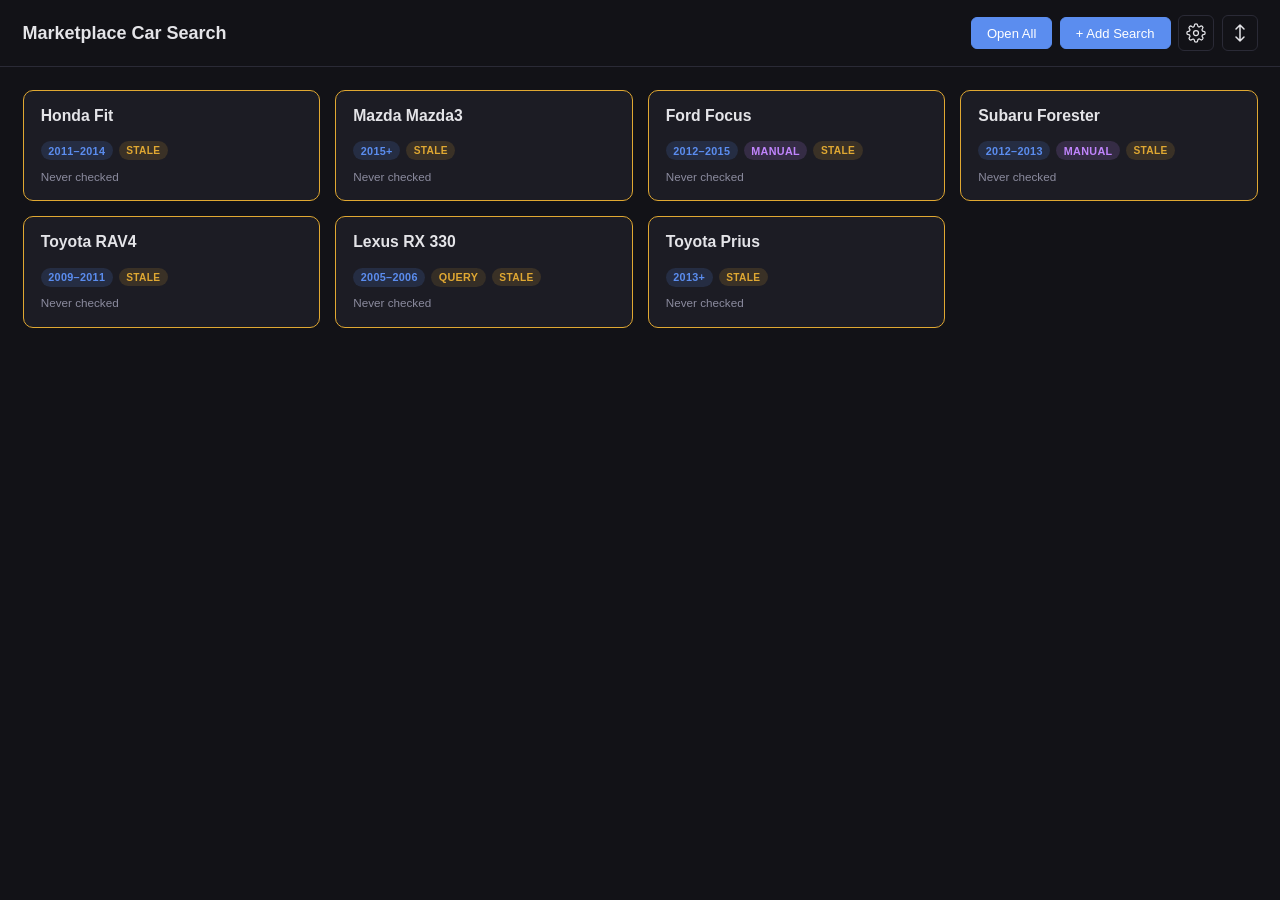
==== go.html @ cc404c41 "Add redirect page to bypass iOS Universal Links for Facebook iOS intercepts direct facebook.com link" ====
<!DOCTYPE html>
<html>
<head>
<meta charset="UTF-8">
<meta name="viewport" content="width=device-width, initial-scale=1.0">
<title>Redirecting...</title>
</head>
<body>
<script>
var url = new URLSearchParams(window.location.search).get('url');
if (url && url.indexOf('https://www.facebook.com/') === 0) {
  window.location.replace(url);
} else {
  window.location.replace('./');
}
</script>
</body>
</html>
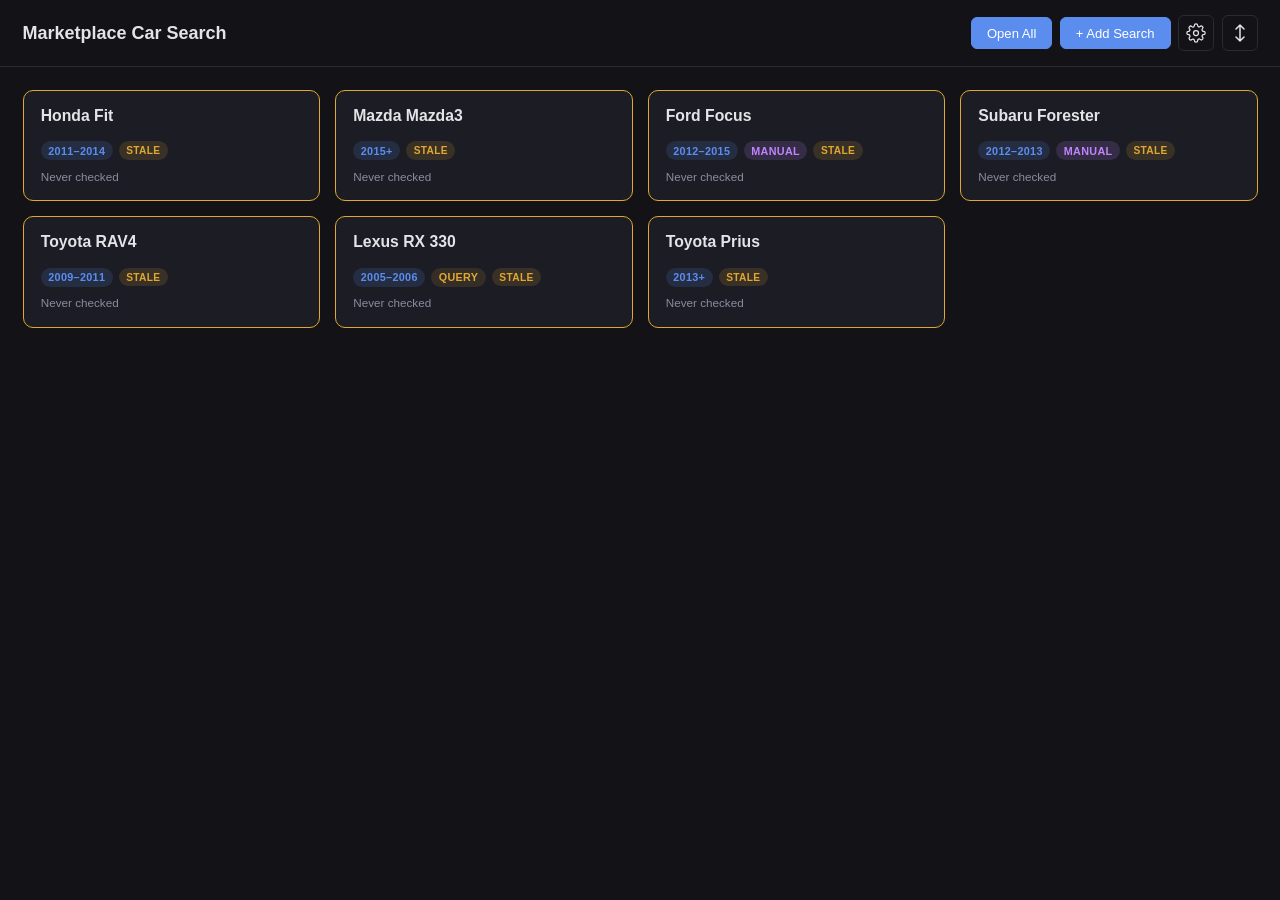
==== commit 557184d4: "Replace auto-redirect with interstitial page for iOS Universal Links iOS Universal Links intercepts " ====
--- a/go.html
+++ b/go.html
@@ -1,18 +1,94 @@
 <!DOCTYPE html>
-<html>
+<html lang="en">
 <head>
 <meta charset="UTF-8">
 <meta name="viewport" content="width=device-width, initial-scale=1.0">
-<title>Redirecting...</title>
+<title>Open Search</title>
+<style>
+  *, *::before, *::after { box-sizing: border-box; margin: 0; padding: 0; }
+  body {
+    font-family: -apple-system, BlinkMacSystemFont, 'Segoe UI', Roboto, sans-serif;
+    background: #121217; color: #e4e4e8;
+    min-height: 100vh; display: flex; align-items: center; justify-content: center;
+    padding: 1.5rem;
+  }
+  .card {
+    background: #1c1c24; border: 1px solid #2a2a36; border-radius: 12px;
+    padding: 1.5rem; max-width: 420px; width: 100%; text-align: center;
+  }
+  h1 { font-size: 1.1rem; margin-bottom: 1rem; }
+  .url-box {
+    background: #16161d; border: 1px solid #2a2a36; border-radius: 8px;
+    padding: 0.75rem; margin-bottom: 1rem; word-break: break-all;
+    font-size: 0.78rem; color: #8b8b9e; text-align: left;
+    max-height: 4.5rem; overflow-y: auto;
+  }
+  .btn {
+    display: block; width: 100%; padding: 0.75rem; border: none;
+    border-radius: 8px; font-size: 0.95rem; font-family: inherit;
+    cursor: pointer; margin-bottom: 0.5rem; font-weight: 600;
+  }
+  .btn-primary { background: #5b8def; color: #fff; }
+  .btn-secondary { background: #2a2a36; color: #e4e4e8; }
+  .btn-back { background: transparent; color: #8b8b9e; font-weight: 400; }
+  .hint {
+    font-size: 0.78rem; color: #5c5c70; margin-top: 0.75rem;
+    line-height: 1.5; border-top: 1px solid #2a2a36; padding-top: 0.75rem;
+  }
+  .hint strong { color: #8b8b9e; }
+  .toast {
+    position: fixed; bottom: 2rem; left: 50%; transform: translateX(-50%);
+    background: #4caf7d; color: #fff; padding: 0.5rem 1.25rem;
+    border-radius: 8px; font-size: 0.85rem; display: none;
+  }
+</style>
 </head>
 <body>
+<div class="card">
+  <h1>Open in Safari</h1>
+  <div class="url-box" id="url-display"></div>
+  <button class="btn btn-primary" id="copy-btn">Copy Link</button>
+  <button class="btn btn-secondary" id="open-btn">Try Opening Directly</button>
+  <a href="./" class="btn btn-back">Back to Dashboard</a>
+  <p class="hint">
+    <strong>Tip:</strong> If links keep opening in the Facebook app,
+    long-press the "Try Opening" button and choose <strong>"Open in Safari"</strong>.
+    iOS will remember your choice for all future Facebook links.
+  </p>
+</div>
+<div class="toast" id="toast">Link copied!</div>
 <script>
-var url = new URLSearchParams(window.location.search).get('url');
-if (url && url.indexOf('https://www.facebook.com/') === 0) {
-  window.location.replace(url);
-} else {
-  window.location.replace('./');
-}
+  var params = new URLSearchParams(window.location.search);
+  var url = params.get('url');
+  var label = params.get('label') || 'Facebook Marketplace';
+
+  if (!url || url.indexOf('https://www.facebook.com/') !== 0) {
+    window.location.replace('./');
+  }
+
+  document.querySelector('h1').textContent = label;
+  document.getElementById('url-display').textContent = url;
+
+  // Make the "Try Opening" button a real link so long-press works
+  var openBtn = document.getElementById('open-btn');
+  var link = document.createElement('a');
+  link.href = url;
+  link.target = '_blank';
+  link.rel = 'noopener';
+  link.className = openBtn.className;
+  link.textContent = openBtn.textContent;
+  link.style.display = 'block';
+  link.style.textDecoration = 'none';
+  link.style.textAlign = 'center';
+  openBtn.replaceWith(link);
+
+  document.getElementById('copy-btn').addEventListener('click', function() {
+    navigator.clipboard.writeText(url).then(function() {
+      var toast = document.getElementById('toast');
+      toast.style.display = 'block';
+      setTimeout(function() { toast.style.display = 'none'; }, 1500);
+    });
+  });
 </script>
 </body>
 </html>
